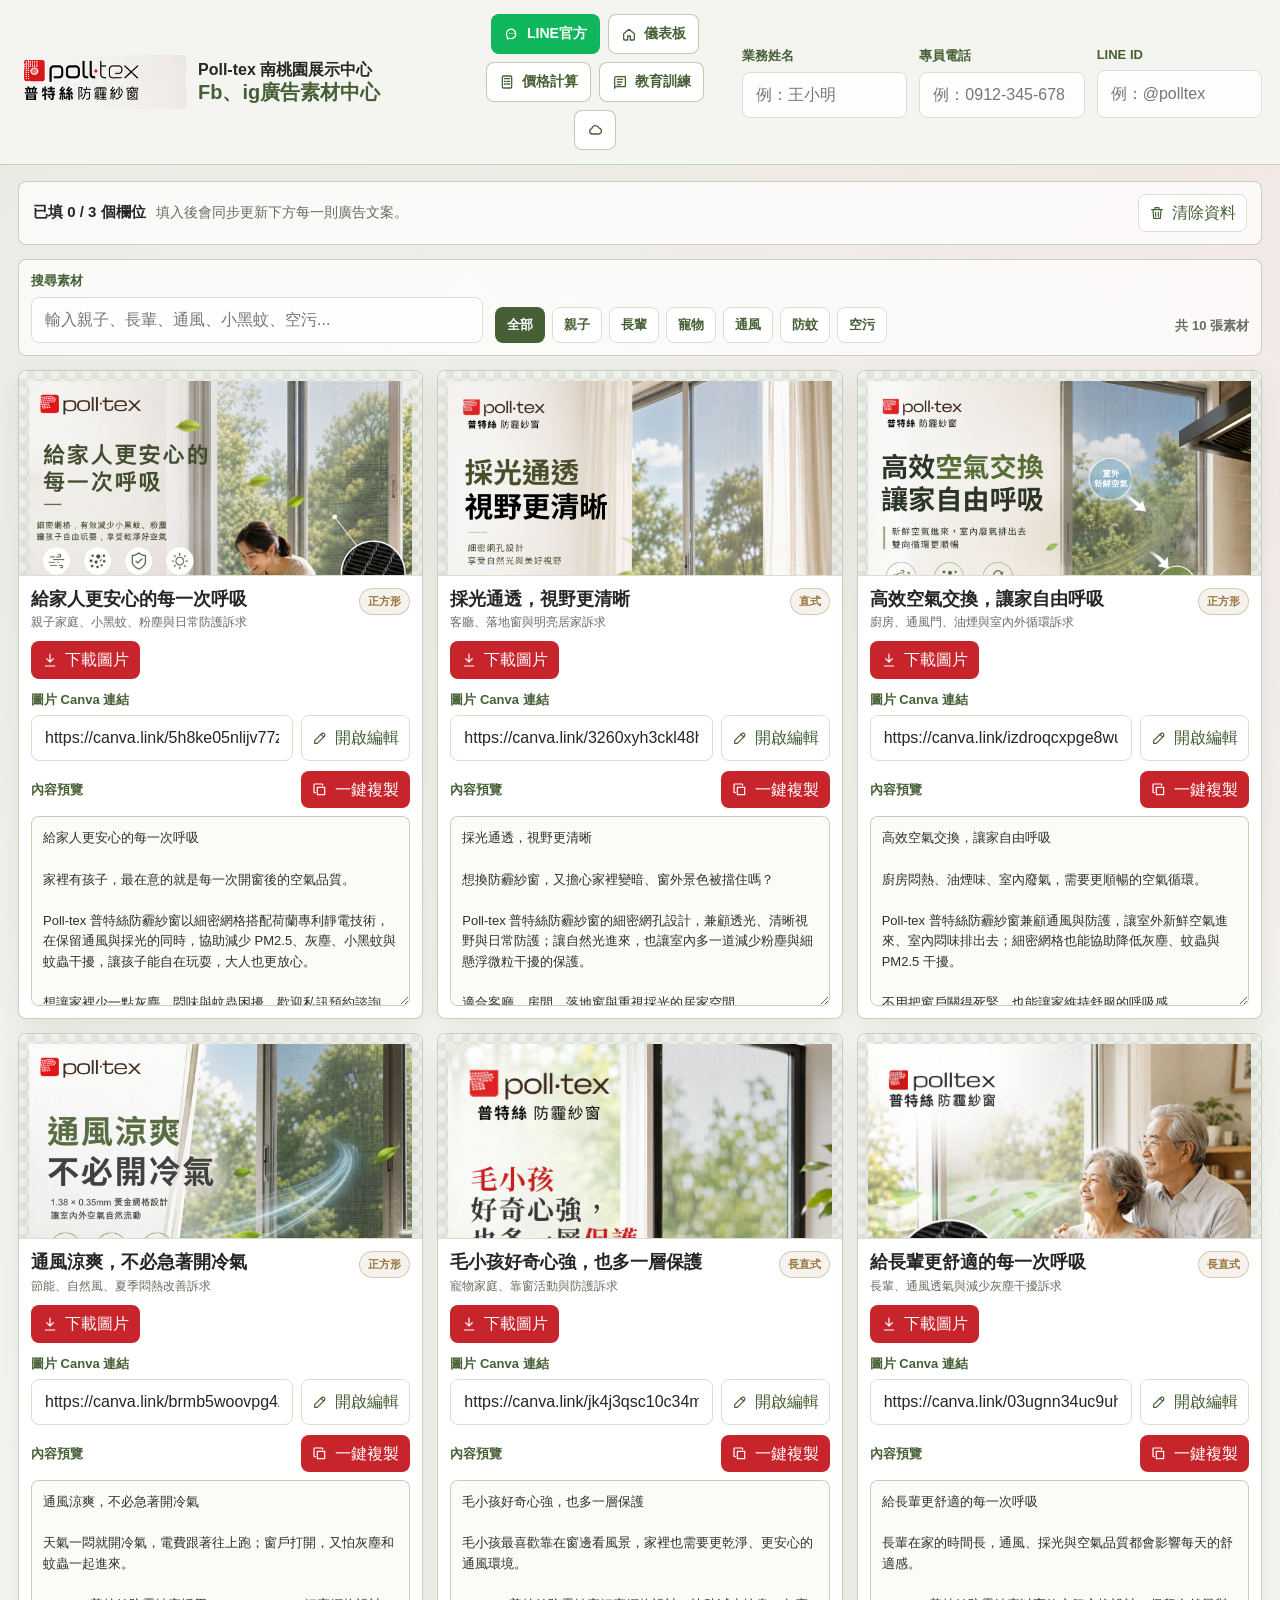
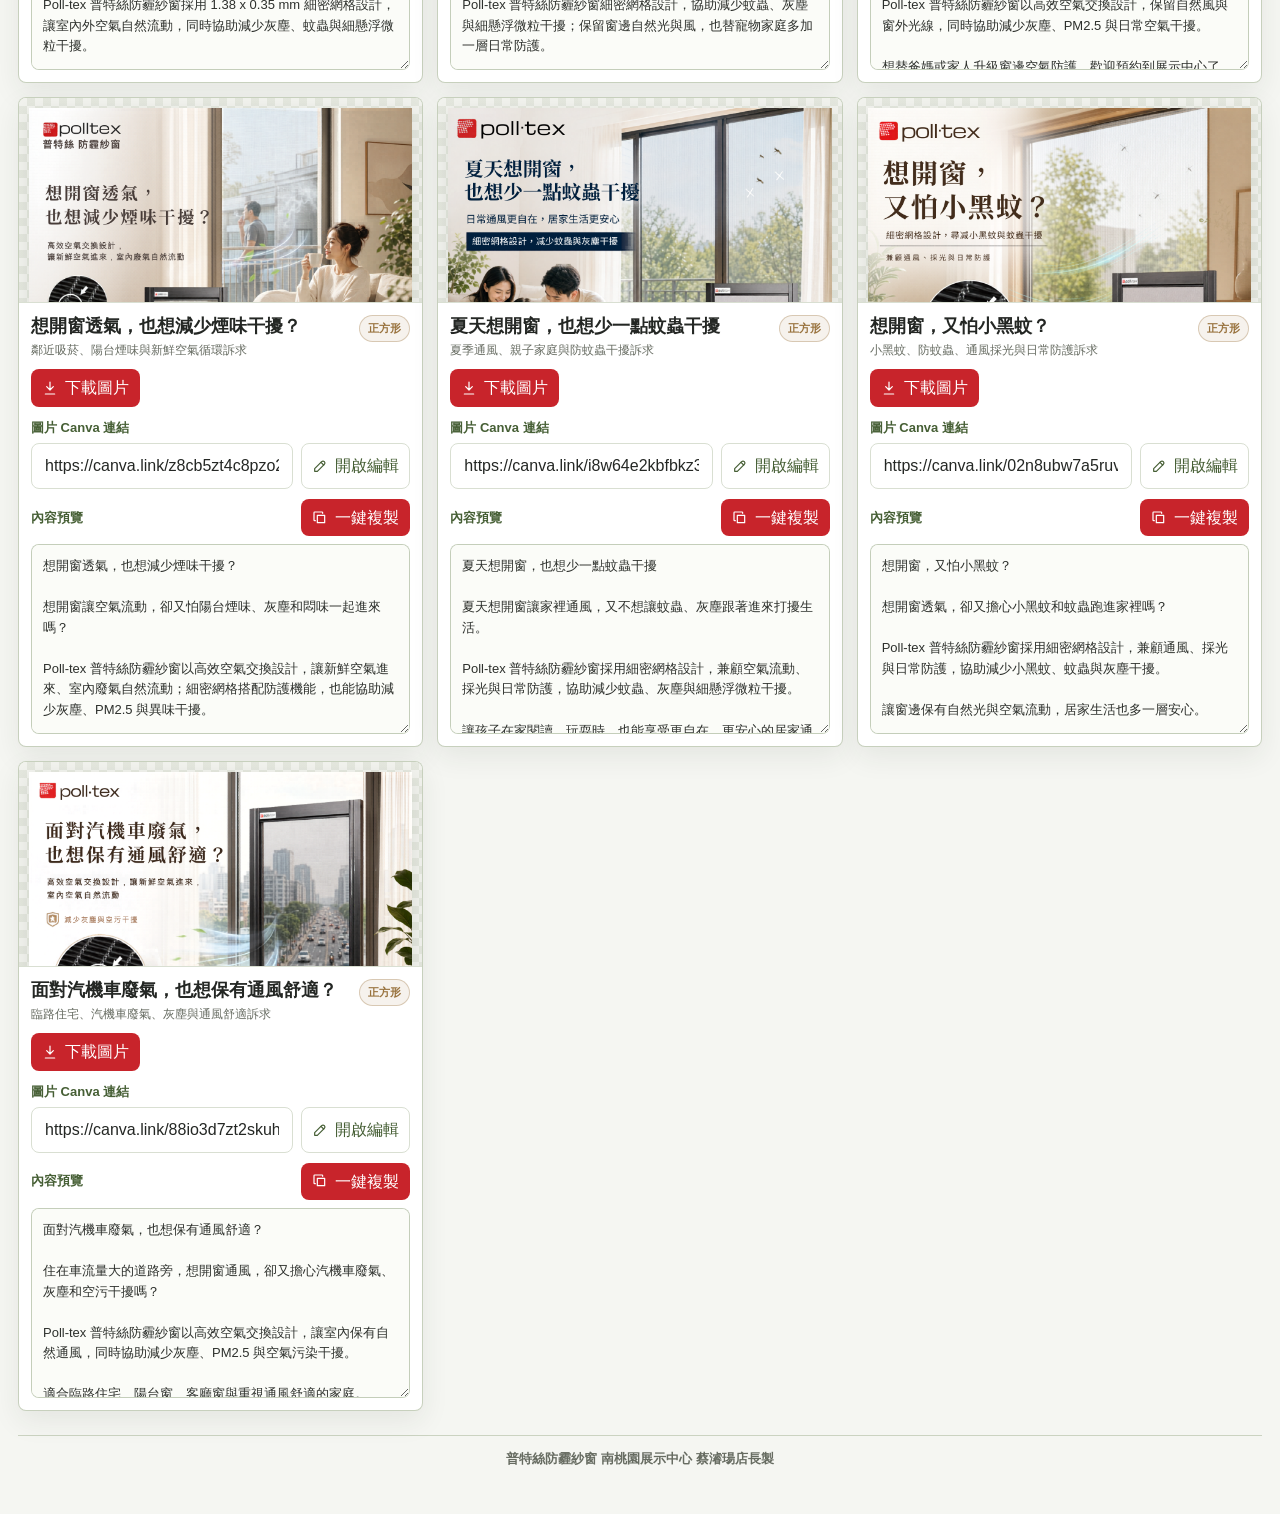
==== ads.html @ 0592de71 "Fix dashboard mobile action buttons" ====
<!doctype html>
<html lang="zh-Hant">
  <head>
    <meta charset="utf-8" />
    <meta name="viewport" content="width=device-width, initial-scale=1" />
    <title>Poll-tex Fb、ig 廣告素材中心</title>
    <link rel="stylesheet" href="styles.css?v=21" />
  </head>
  <body>
    <header class="topbar">
      <div class="topbar__inner">
        <a class="brand-block brand-block--link" href="index.html" aria-label="返回功能儀表板">
          <img class="brand-logo" src="assets/polltex-logo.png" alt="Poll-tex 普特絲防霾紗窗" />
          <div>
            <p class="brand-title">Poll-tex 南桃園展示中心</p>
            <h1>Fb、ig廣告素材中心</h1>
          </div>
        </a>

        <nav class="quick-links" aria-label="功能連結">
          <a class="quick-link quick-link--line" href="https://lin.ee/WaqjlRa" target="_blank" rel="noopener noreferrer">
            <svg viewBox="0 0 24 24" aria-hidden="true">
              <path d="M5 19.2V16a7 7 0 1 1 3.1 2.4L5 19.2Z" />
              <path d="M8.5 11.2h.01M12 11.2h.01M15.5 11.2h.01" />
            </svg>
            LINE官方
          </a>
          <a class="quick-link" href="index.html">
            <svg viewBox="0 0 24 24" aria-hidden="true">
              <path d="M4 11.5 12 5l8 6.5V20a1 1 0 0 1-1 1h-5v-6h-4v6H5a1 1 0 0 1-1-1v-8.5Z" />
            </svg>
            儀表板
          </a>
          <a class="quick-link" href="quote.html">
            <svg viewBox="0 0 24 24" aria-hidden="true">
              <path d="M7 3h10a2 2 0 0 1 2 2v14a2 2 0 0 1-2 2H7a2 2 0 0 1-2-2V5a2 2 0 0 1 2-2Z" />
              <path d="M8 7h8M8 11h2M12 11h4M8 15h2M12 15h4" />
            </svg>
            價格計算
          </a>
          <a class="quick-link" href="training.html">
            <svg viewBox="0 0 24 24" aria-hidden="true">
              <path d="M4 6.5A2.5 2.5 0 0 1 6.5 4H20v15H6.5A2.5 2.5 0 0 0 4 21.5v-15Z" />
              <path d="M8 8h8M8 12h7M8 16h5" />
            </svg>
            教育訓練
          </a>
          <a class="quick-link quick-link--icon" href="https://drive.google.com/drive/folders/1jVhw9jCTyAgVBqt5EEuxBNboC5yIZ0II?usp=drive_link" target="_blank" rel="noopener noreferrer" aria-label="開啟雲端素材資料夾" title="雲端素材">
            <svg viewBox="0 0 24 24" aria-hidden="true">
              <path d="M17.5 18H8a4 4 0 0 1-.8-7.92A5.5 5.5 0 0 1 17.7 8.7 4.7 4.7 0 0 1 17.5 18Z" />
            </svg>
          </a>
        </nav>

        <form class="agent-form" id="agentForm" autocomplete="on">
          <label class="field">
            <span>業務姓名</span>
            <input id="agentName" name="agentName" type="text" placeholder="例：王小明" />
          </label>
          <label class="field">
            <span>專員電話</span>
            <input id="agentPhone" name="agentPhone" type="tel" placeholder="例：0912-345-678" />
          </label>
          <label class="field">
            <span>LINE ID</span>
            <input id="agentLine" name="agentLine" type="text" placeholder="例：@polltex" />
          </label>
        </form>
      </div>
    </header>

    <main class="page-shell">
      <section class="status-strip" aria-label="素材狀態">
        <div>
          <strong id="profileStatus">尚未填寫業務資料</strong>
          <span>填入後會同步更新下方每一則廣告文案。</span>
        </div>
        <button class="soft-button" id="clearProfile" type="button">
          <svg viewBox="0 0 24 24" aria-hidden="true">
            <path d="M4 7h16M10 11v6M14 11v6M6 7l1 13h10l1-13M9 7V4h6v3" />
          </svg>
          清除資料
        </button>
      </section>

      <section class="asset-tools" aria-label="素材搜尋與篩選">
        <label class="search-box">
          <span>搜尋素材</span>
          <input id="assetSearch" type="search" placeholder="輸入親子、長輩、通風、小黑蚊、空污..." autocomplete="off" />
        </label>
        <div class="filter-panel">
          <div class="filter-tabs" aria-label="情境篩選">
            <button class="filter-tab is-active" type="button" data-filter="all">全部</button>
            <button class="filter-tab" type="button" data-filter="family">親子</button>
            <button class="filter-tab" type="button" data-filter="senior">長輩</button>
            <button class="filter-tab" type="button" data-filter="pet">寵物</button>
            <button class="filter-tab" type="button" data-filter="breeze">通風</button>
            <button class="filter-tab" type="button" data-filter="mosquito">防蚊</button>
            <button class="filter-tab" type="button" data-filter="air">空污</button>
          </div>
          <p class="asset-count" id="assetCount">共 10 張素材</p>
        </div>
      </section>

      <section class="ad-grid" id="adGrid" aria-label="廣告素材清單"></section>
      <div class="empty-state" id="emptyState" hidden>
        <strong>找不到符合的素材</strong>
        <span>換個關鍵字，或切回「全部」查看完整素材。</span>
      </div>
    </main>

    <footer class="site-footer">
      <p>普特絲防霾紗窗 南桃園展示中心 蔡濬瑒店長製</p>
    </footer>

    <div class="toast" id="toast" role="status" aria-live="polite"></div>

    <button class="back-top" id="backTop" type="button" aria-label="回到頁面上方" hidden>
      <svg viewBox="0 0 24 24" aria-hidden="true">
        <path d="M12 19V5M6 11l6-6 6 6" />
      </svg>
    </button>

    <div class="image-lightbox" id="imageLightbox" hidden>
      <button class="image-lightbox__close" id="closeLightbox" type="button" aria-label="關閉圖片預覽">
        <svg viewBox="0 0 24 24" aria-hidden="true">
          <path d="M6 6l12 12M18 6 6 18" />
        </svg>
      </button>
      <div class="image-lightbox__stage">
        <img id="lightboxImage" alt="" />
      </div>
      <p class="image-lightbox__caption" id="lightboxCaption"></p>
    </div>

    <script src="script.js?v=21"></script>
  </body>
</html>
---- styles.css ----
:root {
  color-scheme: light;
  --bg: #f5f6f2;
  --panel: #ffffff;
  --ink: #242724;
  --muted: #676c62;
  --line: #d9dfd2;
  --line-strong: #b9c5ad;
  --green: #465f35;
  --green-soft: #eef3e9;
  --red: #c8242b;
  --red-dark: #a91d23;
  --gold: #98723d;
  --shadow: 0 10px 28px rgba(40, 48, 35, 0.08);
  --radius: 8px;
}

* {
  box-sizing: border-box;
}

* {
  min-width: 0;
}

html {
  scroll-behavior: smooth;
}

body {
  margin: 0;
  min-width: 320px;
  background:
    linear-gradient(135deg, rgba(70, 95, 53, 0.08), transparent 34%),
    linear-gradient(225deg, rgba(200, 36, 43, 0.08), transparent 30%),
    var(--bg);
  color: var(--ink);
  font-family: "Noto Sans TC", "PingFang TC", "Microsoft JhengHei", Arial, sans-serif;
  letter-spacing: 0;
}

h1,
h2,
h3,
h4,
p,
span,
strong,
em,
a,
button,
label,
summary,
li {
  overflow-wrap: anywhere;
}

button,
input,
textarea {
  font: inherit;
}

button,
a {
  -webkit-tap-highlight-color: transparent;
}

.topbar {
  position: sticky;
  top: 0;
  z-index: 5;
  border-bottom: 1px solid rgba(185, 197, 173, 0.75);
  background: rgba(245, 246, 242, 0.92);
  backdrop-filter: blur(18px);
}

.topbar__inner,
.page-shell,
.site-footer {
  width: min(1680px, calc(100% - 36px));
  margin: 0 auto;
}

.topbar__inner {
  display: grid;
  grid-template-columns: minmax(430px, 1fr) auto minmax(520px, 1.35fr);
  gap: 16px;
  align-items: center;
  padding: 14px 0;
}

.brand-block {
  display: grid;
  grid-template-columns: 168px minmax(0, 1fr);
  gap: 12px;
  align-items: center;
  min-width: 0;
}

.brand-block--link {
  color: inherit;
  text-decoration: none;
}

.brand-logo {
  display: block;
  width: 168px;
  height: auto;
}

.brand-title {
  margin: 0 0 3px;
  color: var(--ink);
  font-size: clamp(16px, 1.25vw, 21px);
  font-weight: 800;
  line-height: 1.2;
}

h1 {
  margin: 0;
  color: var(--green);
  font-size: clamp(20px, 1.55vw, 28px);
  line-height: 1.08;
  font-weight: 900;
}

.quick-links {
  display: flex;
  flex-wrap: wrap;
  gap: 8px;
  justify-content: center;
}

.quick-link {
  display: inline-flex;
  align-items: center;
  justify-content: center;
  gap: 7px;
  min-height: 40px;
  padding: 9px 12px;
  border: 1px solid rgba(185, 197, 173, 0.9);
  border-radius: var(--radius);
  background: #fff;
  color: var(--green);
  font-size: 14px;
  font-weight: 900;
  text-decoration: none;
  max-width: 100%;
  white-space: normal;
  text-align: center;
  line-height: 1.22;
  transition: transform 160ms ease, border-color 160ms ease, background 160ms ease, color 160ms ease;
}

.quick-link:hover {
  border-color: var(--line-strong);
  background: var(--green-soft);
}

.quick-link:active {
  transform: translateY(1px) scale(0.99);
}

.quick-link--line {
  border-color: rgba(20, 160, 85, 0.22);
  background: #10b65b;
  color: #fff;
}

.quick-link--line:hover {
  border-color: rgba(20, 160, 85, 0.36);
  background: #0f9f50;
}

.quick-link--icon {
  width: 42px;
  min-width: 42px;
  padding: 9px;
}

.quick-link svg {
  flex: 0 0 auto;
  width: 16px;
  height: 16px;
  fill: none;
  stroke: currentColor;
  stroke-width: 1.9;
  stroke-linecap: round;
  stroke-linejoin: round;
}

.agent-form {
  display: grid;
  grid-template-columns: repeat(3, minmax(0, 1fr));
  gap: 12px;
}

.field {
  display: grid;
  gap: 7px;
}

.field span,
.canva-label {
  color: var(--green);
  font-size: 13px;
  font-weight: 800;
}

input,
textarea {
  width: 100%;
  border: 1px solid var(--line);
  border-radius: var(--radius);
  background: rgba(255, 255, 255, 0.88);
  color: var(--ink);
  outline: none;
  transition: border-color 180ms ease, box-shadow 180ms ease, background 180ms ease;
}

input {
  min-height: 46px;
  padding: 11px 13px;
}

input:focus,
textarea:focus {
  border-color: var(--green);
  box-shadow: 0 0 0 4px rgba(70, 95, 53, 0.14);
  background: #fff;
}

.page-shell {
  padding: 16px 0 24px;
}

.topbar--simple .topbar__inner {
  grid-template-columns: minmax(360px, 1fr) auto;
}

.dashboard-shell {
  width: min(1180px, calc(100% - 36px));
  margin: 0 auto;
  padding: 16px 0 30px;
}

.dashboard-hero,
.workflow-panel,
.training-hero {
  border: 1px solid rgba(185, 197, 173, 0.78);
  border-radius: var(--radius);
  background: rgba(255, 255, 255, 0.72);
  box-shadow: var(--shadow);
}

.dashboard-hero {
  display: grid;
  grid-template-columns: minmax(0, 1fr) auto;
  gap: 18px;
  align-items: end;
  padding: 18px;
}

.dashboard-hero--compact {
  grid-template-columns: 1fr;
}

.eyebrow {
  margin: 0 0 8px;
  color: var(--gold);
  font-size: 13px;
  font-weight: 900;
}

.dashboard-hero h2,
.workflow-panel h2,
.training-hero h2 {
  margin: 0;
  color: var(--ink);
  font-size: clamp(22px, 2.4vw, 34px);
  line-height: 1.12;
  font-weight: 950;
}

.dashboard-stats {
  display: grid;
  grid-template-columns: repeat(3, minmax(0, 1fr));
  gap: 10px;
}

.dashboard-stats div {
  padding: 10px 12px;
  border: 1px solid rgba(185, 197, 173, 0.72);
  border-radius: var(--radius);
  background: #fff;
}

.dashboard-stats strong {
  display: block;
  color: var(--green);
  font-size: 21px;
  line-height: 1;
}

.dashboard-stats span {
  display: block;
  margin-top: 7px;
  color: var(--muted);
  font-size: 12px;
  font-weight: 800;
}

.module-grid,
.training-grid {
  display: grid;
  grid-template-columns: repeat(3, minmax(0, 1fr));
  gap: 14px;
  margin-top: 12px;
}

.dashboard-layout {
  display: grid;
  grid-template-columns: minmax(0, 1fr) 360px;
  gap: 14px;
  align-items: start;
  margin-top: 12px;
}

.dashboard-layout .module-grid {
  grid-template-columns: repeat(2, minmax(0, 1fr));
  margin-top: 0;
}

.dashboard-side {
  display: grid;
  gap: 12px;
}

.module-card,
.training-card {
  min-width: 0;
  border: 1px solid rgba(185, 197, 173, 0.82);
  border-radius: var(--radius);
  background: var(--panel);
  box-shadow: var(--shadow);
}

.module-card {
  display: grid;
  gap: 8px;
  min-height: 170px;
  padding: 14px;
  color: inherit;
  text-decoration: none;
  overflow: hidden;
  transition: transform 160ms ease, border-color 160ms ease, background 160ms ease;
}

.module-card:hover {
  border-color: var(--line-strong);
  background: #fbfcf8;
  transform: translateY(-2px);
}

.module-card--primary {
  border-color: rgba(70, 95, 53, 0.24);
}

.module-icon {
  display: inline-grid;
  place-items: center;
  width: 38px;
  height: 38px;
  border-radius: var(--radius);
  background: var(--green-soft);
  color: var(--green);
}

.module-icon svg {
  width: 19px;
  height: 19px;
  fill: none;
  stroke: currentColor;
  stroke-width: 1.8;
  stroke-linecap: round;
  stroke-linejoin: round;
}

.module-kicker {
  color: var(--gold);
  font-size: 12px;
  font-weight: 900;
}

.module-card strong {
  color: var(--ink);
  font-size: 20px;
  line-height: 1.12;
  word-break: keep-all;
}

.module-card > span:last-child {
  color: var(--muted);
  font-size: 14px;
  line-height: 1.55;
}

.workflow-panel {
  display: grid;
  grid-template-columns: 1fr;
  gap: 12px;
  align-items: start;
  margin-top: 0;
  padding: 16px;
}

.workflow-list {
  display: grid;
  gap: 10px;
  margin: 0;
  padding: 0;
  list-style: none;
}

.workflow-list li {
  display: grid;
  grid-template-columns: auto minmax(0, 1fr);
  gap: 7px 10px;
  align-items: center;
  padding: 10px 12px;
  border: 1px solid var(--line);
  border-radius: var(--radius);
  background: #fff;
  overflow: hidden;
}

.workflow-list span {
  color: var(--gold);
  font-size: 12px;
  font-weight: 900;
}

.workflow-list strong {
  color: var(--green);
  font-size: 15px;
}

.workflow-list em {
  color: var(--muted);
  font-size: 14px;
  font-style: normal;
  grid-column: 2;
}

.training-hero {
  padding: 24px;
}

.training-hero h2 {
  font-size: clamp(24px, 2.4vw, 34px);
}

.training-grid {
  grid-template-columns: repeat(5, minmax(0, 1fr));
}

.training-card {
  display: grid;
  gap: 8px;
  padding: 16px;
}

.training-card span {
  color: var(--gold);
  font-size: 12px;
  font-weight: 900;
}

.training-card h3 {
  margin: 0;
  color: var(--green);
  font-size: 20px;
  line-height: 1.2;
}

.training-card p {
  margin: 0;
  color: var(--muted);
  font-size: 14px;
  line-height: 1.62;
}

.training-jump {
  position: sticky;
  top: 76px;
  z-index: 3;
  display: flex;
  flex-wrap: wrap;
  gap: 8px;
  margin-top: 14px;
  padding: 10px;
  border: 1px solid rgba(185, 197, 173, 0.78);
  border-radius: var(--radius);
  background: rgba(245, 246, 242, 0.92);
  backdrop-filter: blur(16px);
}

.training-jump a {
  display: inline-flex;
  align-items: center;
  min-height: 34px;
  padding: 7px 10px;
  border: 1px solid var(--line);
  border-radius: var(--radius);
  background: #fff;
  color: var(--green);
  font-size: 13px;
  font-weight: 900;
  text-decoration: none;
  line-height: 1.2;
  text-align: center;
}

.training-jump a:hover {
  border-color: var(--line-strong);
  background: var(--green-soft);
}

.training-manual {
  display: grid;
  gap: 16px;
  margin-top: 16px;
}

.training-section {
  scroll-margin-top: 148px;
  padding: 18px;
  border: 1px solid rgba(185, 197, 173, 0.82);
  border-radius: var(--radius);
  background: var(--panel);
  box-shadow: var(--shadow);
}

.training-section__head {
  display: grid;
  grid-template-columns: auto minmax(0, 1fr);
  gap: 14px;
  align-items: start;
  padding-bottom: 14px;
  border-bottom: 1px solid var(--line);
}

.training-section__head > span {
  display: inline-grid;
  place-items: center;
  width: 42px;
  height: 42px;
  border-radius: var(--radius);
  background: var(--green);
  color: #fff;
  font-size: 13px;
  font-weight: 950;
}

.training-section__head h3 {
  margin: 0;
  color: var(--ink);
  font-size: clamp(20px, 1.7vw, 26px);
  line-height: 1.15;
}

.training-section__head p {
  margin: 6px 0 0;
  color: var(--muted);
  font-size: 15px;
  line-height: 1.55;
}

.training-content-grid {
  display: grid;
  grid-template-columns: repeat(2, minmax(0, 1fr));
  gap: 12px;
  margin-top: 14px;
}

.training-block,
.script-list > div,
.case-card,
.faq-list details {
  border: 1px solid var(--line);
  border-radius: var(--radius);
  background: #fbfcf8;
}

.training-block {
  padding: 14px;
}

.training-block h4,
.script-list h4,
.case-card h4 {
  margin: 0 0 8px;
  color: var(--green);
  font-size: 16px;
  line-height: 1.25;
}

.training-block ul,
.training-block ol {
  display: grid;
  gap: 8px;
  margin: 0;
  padding-left: 20px;
  color: var(--ink);
  font-size: 14px;
  line-height: 1.62;
}

.script-list,
.case-grid {
  display: grid;
  grid-template-columns: repeat(2, minmax(0, 1fr));
  gap: 12px;
  margin-top: 14px;
}

.script-list > div,
.case-card {
  padding: 14px;
}

.script-list p,
.case-card p,
.faq-list p {
  margin: 0;
  color: var(--muted);
  font-size: 14px;
  line-height: 1.7;
}

.case-card {
  display: grid;
  gap: 8px;
}

.case-card p strong {
  color: var(--ink);
}

.faq-list {
  display: grid;
  gap: 9px;
  margin-top: 14px;
}

.faq-list details {
  padding: 0;
}

.faq-list summary {
  cursor: pointer;
  padding: 13px 14px;
  color: var(--green);
  font-size: 15px;
  font-weight: 950;
}

.faq-list p {
  padding: 0 14px 14px;
}

.price-note-panel {
  display: grid;
  gap: 12px;
  margin-top: 14px;
  padding: 14px;
  border: 1px solid rgba(152, 114, 61, 0.32);
  border-radius: var(--radius);
  background: rgba(152, 114, 61, 0.08);
}

.price-note-panel__intro h4 {
  margin: 0 0 6px;
  color: var(--gold);
  font-size: 16px;
}

.price-note-panel__intro p {
  margin: 0;
  color: var(--muted);
  font-size: 14px;
  line-height: 1.62;
}

.price-note-grid,
.training-gallery {
  display: grid;
  grid-template-columns: repeat(2, minmax(0, 1fr));
  gap: 10px;
}

.price-note-card {
  padding: 12px;
  border: 1px solid rgba(152, 114, 61, 0.24);
  border-radius: var(--radius);
  background: #fff;
}

.price-note-card strong {
  display: block;
  margin-bottom: 6px;
  color: var(--ink);
  font-size: 15px;
}

.price-note-card p {
  margin: 0;
  color: var(--muted);
  font-size: 14px;
  line-height: 1.62;
}

.training-gallery {
  grid-template-columns: repeat(3, minmax(0, 1fr));
  margin-top: 14px;
}

.training-thumb {
  display: grid;
  gap: 8px;
  padding: 8px;
  border: 1px solid var(--line);
  border-radius: var(--radius);
  background: #fff;
  color: var(--green);
  cursor: zoom-in;
  font-weight: 900;
  line-height: 1.25;
  text-align: center;
}

.training-thumb img {
  display: block;
  width: 100%;
  aspect-ratio: 4 / 3;
  object-fit: cover;
  object-position: top center;
  border-radius: 6px;
  background: #f1f2ed;
}

.training-thumb:hover {
  border-color: var(--line-strong);
  background: var(--green-soft);
}

.training-lightbox {
  position: fixed;
  inset: 0;
  z-index: 40;
  display: grid;
  grid-template-rows: auto minmax(0, 1fr);
  gap: 12px;
  padding: 18px;
  background: rgba(30, 35, 27, 0.88);
  backdrop-filter: blur(14px);
}

.training-lightbox[hidden] {
  display: none;
}

.training-lightbox__close {
  justify-self: end;
  display: inline-grid;
  place-items: center;
  width: 42px;
  height: 42px;
  border: 1px solid rgba(255, 255, 255, 0.24);
  border-radius: var(--radius);
  background: rgba(255, 255, 255, 0.12);
  color: #fff;
  cursor: pointer;
}

.training-lightbox__close svg {
  width: 20px;
  height: 20px;
  fill: none;
  stroke: currentColor;
  stroke-width: 1.8;
  stroke-linecap: round;
}

.training-lightbox figure {
  display: grid;
  grid-template-rows: minmax(0, 1fr) auto;
  gap: 10px;
  min-height: 0;
  margin: 0;
}

.training-lightbox img {
  display: block;
  width: auto;
  height: auto;
  max-width: min(100%, 1280px);
  max-height: calc(100dvh - 118px);
  justify-self: center;
  align-self: center;
  object-fit: contain;
  border-radius: var(--radius);
  background: #fff;
  box-shadow: 0 24px 80px rgba(7, 10, 6, 0.4);
}

.training-lightbox figcaption {
  color: rgba(255, 255, 255, 0.88);
  font-size: 15px;
  font-weight: 900;
  text-align: center;
}

.status-strip {
  display: flex;
  justify-content: space-between;
  align-items: center;
  gap: 18px;
  margin-bottom: 14px;
  padding: 12px 14px;
  border: 1px solid rgba(185, 197, 173, 0.78);
  border-radius: var(--radius);
  background: rgba(255, 255, 255, 0.72);
}

.status-strip div {
  display: flex;
  gap: 10px;
  align-items: baseline;
  flex-wrap: wrap;
}

.status-strip strong {
  color: var(--ink);
  font-size: 15px;
}

.status-strip span {
  color: var(--muted);
  font-size: 14px;
}

.asset-tools {
  display: grid;
  grid-template-columns: minmax(260px, 0.6fr) minmax(420px, 1fr);
  gap: 12px;
  align-items: end;
  margin-bottom: 14px;
  padding: 12px;
  border: 1px solid rgba(185, 197, 173, 0.78);
  border-radius: var(--radius);
  background: rgba(255, 255, 255, 0.72);
}

.search-box {
  display: grid;
  gap: 7px;
}

.search-box span {
  color: var(--green);
  font-size: 13px;
  font-weight: 800;
}

.filter-panel {
  display: flex;
  justify-content: space-between;
  align-items: end;
  gap: 12px;
}

.filter-tabs {
  display: flex;
  flex-wrap: wrap;
  gap: 7px;
}

.filter-tab {
  min-height: 36px;
  padding: 7px 11px;
  border: 1px solid var(--line);
  border-radius: var(--radius);
  background: #fff;
  color: var(--green);
  cursor: pointer;
  font-size: 13px;
  font-weight: 900;
  line-height: 1.2;
  text-align: center;
  transition: transform 160ms ease, border-color 160ms ease, background 160ms ease, color 160ms ease;
}

.filter-tab:hover {
  border-color: var(--line-strong);
  background: var(--green-soft);
}

.filter-tab:active {
  transform: translateY(1px) scale(0.99);
}

.filter-tab.is-active {
  border-color: rgba(70, 95, 53, 0.2);
  background: var(--green);
  color: #fff;
}

.asset-count {
  margin: 0 0 8px;
  color: var(--muted);
  font-size: 13px;
  font-weight: 800;
  white-space: nowrap;
}

.ad-grid {
  display: grid;
  grid-template-columns: repeat(auto-fill, minmax(320px, 1fr));
  gap: 14px;
  align-items: start;
}

.ad-card {
  min-width: 0;
  overflow: hidden;
  border: 1px solid rgba(185, 197, 173, 0.8);
  border-radius: var(--radius);
  background: var(--panel);
  box-shadow: var(--shadow);
}

.ad-card__media {
  display: grid;
  place-items: center;
  height: clamp(205px, 16vw, 250px);
  overflow: hidden;
  background:
    linear-gradient(45deg, rgba(185, 197, 173, 0.25) 25%, transparent 25%),
    linear-gradient(-45deg, rgba(185, 197, 173, 0.25) 25%, transparent 25%),
    linear-gradient(45deg, transparent 75%, rgba(185, 197, 173, 0.25) 75%),
    linear-gradient(-45deg, transparent 75%, rgba(185, 197, 173, 0.25) 75%),
    #f1f2ed;
  background-position: 0 0, 0 8px, 8px -8px, -8px 0;
  background-size: 16px 16px;
  border-bottom: 1px solid var(--line);
}

.media-button {
  display: grid;
  place-items: center;
  width: 100%;
  height: 100%;
  padding: 10px;
  border: 0;
  background: transparent;
  cursor: zoom-in;
}

.media-button:focus-visible {
  outline: 3px solid rgba(70, 95, 53, 0.26);
  outline-offset: -4px;
}

.media-button img {
  display: block;
  width: auto;
  height: auto;
  max-width: 100%;
  max-height: 100%;
  object-fit: contain;
  object-position: top center;
  background: #fff;
  box-shadow: 0 6px 18px rgba(40, 48, 35, 0.1);
  transition: transform 180ms ease;
}

.media-button:hover img {
  transform: scale(0.985);
}

.ad-card__body {
  display: grid;
  gap: 10px;
  padding: 12px;
}

.ad-card__head {
  display: flex;
  justify-content: space-between;
  gap: 10px;
  align-items: start;
}

.ad-card h2 {
  margin: 0 0 4px;
  color: var(--ink);
  font-size: 18px;
  line-height: 1.25;
  font-weight: 900;
}

.ad-card__subtitle {
  margin: 0;
  color: var(--muted);
  font-size: 12px;
  line-height: 1.45;
}

.format-pill {
  flex: 0 0 auto;
  padding: 5px 8px;
  border: 1px solid rgba(152, 114, 61, 0.32);
  border-radius: 999px;
  background: rgba(152, 114, 61, 0.09);
  color: var(--gold);
  font-size: 11px;
  font-weight: 800;
  white-space: nowrap;
}

.action-row {
  display: flex;
  flex-wrap: wrap;
  gap: 8px;
}

.icon-button,
.soft-button {
  display: inline-flex;
  align-items: center;
  justify-content: center;
  gap: 7px;
  min-height: 36px;
  padding: 8px 10px;
  border: 1px solid transparent;
  border-radius: var(--radius);
  cursor: pointer;
  text-decoration: none;
  max-width: 100%;
  line-height: 1.22;
  text-align: center;
  transition: transform 160ms ease, border-color 160ms ease, background 160ms ease, color 160ms ease;
}

.icon-button:active,
.soft-button:active {
  transform: translateY(1px) scale(0.99);
}

.icon-button svg,
.soft-button svg {
  width: 16px;
  height: 16px;
  fill: none;
  stroke: currentColor;
  stroke-width: 1.8;
  stroke-linecap: round;
  stroke-linejoin: round;
}

.icon-button--primary {
  background: var(--red);
  color: #fff;
}

.icon-button--primary:hover {
  background: var(--red-dark);
}

.icon-button.is-done {
  background: var(--green);
  color: #fff;
}

.icon-button--ghost,
.soft-button {
  border-color: var(--line);
  background: #fff;
  color: var(--green);
}

.icon-button--ghost:hover,
.soft-button:hover {
  border-color: var(--line-strong);
  background: var(--green-soft);
}

.canva-area {
  display: grid;
  gap: 6px;
  padding-top: 2px;
}

.canva-tools {
  display: grid;
  grid-template-columns: minmax(0, 1fr) auto;
  gap: 8px;
}

.copy-area {
  display: grid;
  gap: 8px;
}

.copy-area__top {
  display: flex;
  justify-content: space-between;
  gap: 8px;
  align-items: center;
}

.copy-area__top span {
  color: var(--green);
  font-size: 13px;
  font-weight: 800;
}

textarea {
  min-height: 190px;
  max-height: 240px;
  padding: 11px;
  resize: vertical;
  border-color: rgba(185, 197, 173, 0.82);
  background: #fbfcf8;
  color: #2d302c;
  font-size: 13px;
  line-height: 1.58;
}

.empty-state {
  display: grid;
  place-items: center;
  gap: 6px;
  min-height: 180px;
  margin-top: 14px;
  padding: 22px;
  border: 1px dashed rgba(185, 197, 173, 0.95);
  border-radius: var(--radius);
  background: rgba(255, 255, 255, 0.62);
  text-align: center;
}

.empty-state[hidden] {
  display: none;
}

.empty-state strong {
  color: var(--ink);
  font-size: 18px;
}

.empty-state span {
  color: var(--muted);
  font-size: 14px;
}

.toast {
  position: fixed;
  right: 20px;
  bottom: 20px;
  min-width: min(320px, calc(100% - 40px));
  padding: 13px 15px;
  border: 1px solid rgba(185, 197, 173, 0.8);
  border-radius: var(--radius);
  background: #263021;
  color: #fff;
  box-shadow: 0 14px 34px rgba(20, 25, 18, 0.24);
  opacity: 0;
  pointer-events: none;
  transform: translateY(10px);
  transition: opacity 180ms ease, transform 180ms ease;
}

.toast.is-visible {
  opacity: 1;
  transform: translateY(0);
}

.back-top {
  position: fixed;
  right: 18px;
  bottom: 82px;
  z-index: 20;
  display: inline-grid;
  place-items: center;
  width: 44px;
  height: 44px;
  border: 1px solid rgba(185, 197, 173, 0.8);
  border-radius: var(--radius);
  background: rgba(255, 255, 255, 0.92);
  color: var(--green);
  box-shadow: 0 12px 28px rgba(40, 48, 35, 0.16);
  cursor: pointer;
  transition: transform 160ms ease, opacity 160ms ease, background 160ms ease;
}

.back-top[hidden] {
  display: none;
}

.back-top:hover {
  background: var(--green-soft);
}

.back-top:active {
  transform: translateY(1px) scale(0.98);
}

.back-top svg {
  width: 19px;
  height: 19px;
  fill: none;
  stroke: currentColor;
  stroke-width: 1.9;
  stroke-linecap: round;
  stroke-linejoin: round;
}

.image-lightbox {
  position: fixed;
  inset: 0;
  z-index: 30;
  display: grid;
  grid-template-rows: auto 1fr auto;
  gap: 12px;
  padding: 18px;
  background: rgba(30, 35, 27, 0.88);
  backdrop-filter: blur(14px);
}

.image-lightbox[hidden] {
  display: none;
}

.image-lightbox__close {
  justify-self: end;
  display: inline-grid;
  place-items: center;
  width: 42px;
  height: 42px;
  border: 1px solid rgba(255, 255, 255, 0.24);
  border-radius: var(--radius);
  background: rgba(255, 255, 255, 0.12);
  color: #fff;
  cursor: pointer;
  transition: transform 160ms ease, background 160ms ease;
}

.image-lightbox__close:active {
  transform: translateY(1px) scale(0.98);
}

.image-lightbox__close:hover {
  background: rgba(255, 255, 255, 0.18);
}

.image-lightbox__close svg {
  width: 20px;
  height: 20px;
  fill: none;
  stroke: currentColor;
  stroke-width: 1.8;
  stroke-linecap: round;
}

.image-lightbox__stage {
  min-height: 0;
  display: grid;
  place-items: center;
}

.image-lightbox__stage img {
  display: block;
  width: auto;
  height: auto;
  max-width: min(100%, 1180px);
  max-height: calc(100dvh - 126px);
  object-fit: contain;
  border-radius: var(--radius);
  background: #fff;
  box-shadow: 0 24px 80px rgba(7, 10, 6, 0.4);
}

.image-lightbox__caption {
  margin: 0;
  color: rgba(255, 255, 255, 0.86);
  text-align: center;
  font-size: 15px;
  font-weight: 800;
}

body.lightbox-open {
  overflow: hidden;
}

.site-footer {
  padding: 0 0 32px;
}

.site-footer p {
  margin: 0;
  padding: 14px 16px;
  border-top: 1px solid rgba(185, 197, 173, 0.7);
  color: var(--muted);
  font-size: 13px;
  font-weight: 800;
  text-align: center;
}

@media (max-width: 1180px) {
  .topbar {
    position: static;
  }

  .topbar__inner {
    grid-template-columns: 1fr;
    gap: 14px;
  }

  .quick-links {
    justify-content: flex-start;
  }

  .training-grid {
    grid-template-columns: repeat(3, minmax(0, 1fr));
  }

  .training-jump {
    position: static;
  }
}

@media (max-width: 980px) {
  .topbar {
    position: static;
  }

  .topbar__inner {
    grid-template-columns: 1fr;
    gap: 14px;
  }

  .asset-tools {
    grid-template-columns: 1fr;
  }

  .dashboard-hero,
  .workflow-panel,
  .dashboard-layout {
    grid-template-columns: 1fr;
  }

  .module-grid,
  .dashboard-layout .module-grid {
    grid-template-columns: 1fr;
  }

  .filter-panel {
    align-items: start;
    flex-direction: column;
  }

  .asset-count {
    margin-bottom: 0;
  }

  .ad-grid {
    grid-template-columns: repeat(auto-fill, minmax(290px, 1fr));
  }

  .training-grid {
    grid-template-columns: repeat(2, minmax(0, 1fr));
  }

  .training-content-grid,
  .script-list,
  .case-grid,
  .price-note-grid,
  .training-gallery {
    grid-template-columns: 1fr;
  }
}

@media (max-width: 760px) {
  .topbar__inner,
  .page-shell,
  .site-footer,
  .dashboard-shell {
    width: min(100% - 28px, 1440px);
  }

  .agent-form,
  .ad-grid,
  .canva-tools {
    grid-template-columns: 1fr;
  }

  .quick-links {
    display: flex;
    flex-wrap: nowrap;
    justify-content: flex-start;
    gap: 7px;
    width: 100%;
    overflow-x: auto;
    overscroll-behavior-x: contain;
    -webkit-overflow-scrolling: touch;
    scrollbar-width: none;
  }

  .quick-links::-webkit-scrollbar {
    display: none;
  }

  .quick-link {
    flex: 0 0 auto;
    min-height: 40px;
    padding: 8px 9px;
    font-size: 13px;
    white-space: nowrap;
  }

  .quick-link--icon {
    width: 40px;
    min-width: 40px;
  }

  .brand-block {
    grid-template-columns: 132px minmax(0, 1fr);
  }

  .brand-logo {
    width: 132px;
  }

  .dashboard-stats,
  .training-grid {
    grid-template-columns: 1fr;
  }

  .training-section {
    padding: 14px;
  }

  .training-section__head {
    grid-template-columns: 1fr;
  }

  .workflow-list li {
    grid-template-columns: auto minmax(0, 1fr);
  }

  .workflow-list em {
    grid-column: 2;
  }

  .ad-card__media {
    height: 290px;
  }

  .status-strip,
  .ad-card__head,
  .copy-area__top {
    align-items: stretch;
    flex-direction: column;
  }

  .status-strip div {
    display: grid;
  }

  .filter-tabs {
    display: grid;
    grid-template-columns: repeat(4, minmax(0, 1fr));
    width: 100%;
  }

  .filter-tab {
    padding-inline: 8px;
  }

  .soft-button,
  .icon-button {
    width: 100%;
  }

  .back-top {
    right: 14px;
    bottom: 70px;
  }

  textarea {
    min-height: 220px;
    max-height: none;
  }
}

@media (max-width: 520px) {
  .topbar__inner {
    gap: 10px;
    padding: 10px 0;
  }

  .dashboard-page .topbar__inner {
    display: grid;
    grid-template-columns: 1fr;
  }

  .dashboard-page .dashboard-nav {
    display: grid;
    grid-template-columns: minmax(0, 1fr) 48px;
    gap: 8px;
    width: 100%;
    overflow: visible;
  }

  .dashboard-page .dashboard-nav .quick-link {
    min-width: 0;
    width: 100%;
    min-height: 44px;
    padding: 8px 10px;
    white-space: nowrap;
  }

  .dashboard-page .dashboard-nav .quick-link--icon {
    width: 48px;
    min-width: 48px;
    padding: 8px;
  }

  .brand-block {
    grid-template-columns: 112px minmax(0, 1fr);
    gap: 9px;
  }

  .brand-logo {
    width: 112px;
  }

  .brand-title {
    font-size: 14px;
  }

  h1 {
    font-size: 19px;
    line-height: 1.16;
  }

  .dashboard-shell {
    padding-top: 12px;
  }

  .dashboard-layout {
    gap: 10px;
  }

  .training-hero,
  .dashboard-hero,
  .workflow-panel {
    padding: 14px;
  }

  .dashboard-hero h2,
  .workflow-panel h2 {
    font-size: 22px;
    line-height: 1.18;
  }

  .dashboard-hero {
    padding: 12px;
  }

  .dashboard-hero .eyebrow {
    margin-bottom: 5px;
  }

  .training-hero h2 {
    font-size: 23px;
  }

  .module-card {
    position: relative;
    grid-template-columns: auto minmax(0, 1fr);
    gap: 5px 10px;
    min-height: 0;
    padding: 12px;
    align-items: center;
  }

  .module-card .module-kicker {
    grid-column: 2;
    font-size: 11px;
  }

  .module-card .module-icon {
    grid-row: 1 / span 3;
  }

  .module-card strong {
    grid-column: 2;
    font-size: 18px;
    line-height: 1.18;
  }

  .module-card > span:last-child {
    grid-column: 2;
    font-size: 12.5px;
    line-height: 1.42;
  }

  .dashboard-stats {
    grid-template-columns: repeat(3, minmax(0, 1fr));
    gap: 6px;
  }

  .dashboard-stats div {
    padding: 7px 6px;
    text-align: center;
    background: rgba(255, 255, 255, 0.68);
    box-shadow: none;
  }

  .dashboard-stats strong {
    font-size: 16px;
  }

  .dashboard-stats span {
    margin-top: 4px;
    font-size: 10.5px;
  }

  .dashboard-side {
    gap: 8px;
  }

  .workflow-panel {
    padding: 12px;
    background: rgba(255, 255, 255, 0.56);
    box-shadow: none;
  }

  .workflow-panel h2 {
    font-size: 16px;
  }

  .workflow-list {
    gap: 7px;
  }

  .workflow-list li {
    padding: 8px 10px;
  }

  .workflow-list strong,
  .workflow-list em {
    font-size: 12.5px;
  }

  .quick-link {
    min-height: 38px;
    padding: 7px 10px;
    font-size: 12px;
    gap: 5px;
  }

  .quick-link svg {
    width: 14px;
    height: 14px;
  }

  .training-jump {
    display: grid;
    grid-template-columns: repeat(2, minmax(0, 1fr));
    gap: 7px;
    padding: 8px;
  }

  .training-jump a {
    justify-content: center;
    min-height: 38px;
    padding: 8px 6px;
    font-size: 12px;
    text-align: center;
  }

  .training-manual {
    gap: 12px;
  }

  .training-section {
    scroll-margin-top: 18px;
    padding: 12px;
  }

  .training-section__head {
    gap: 10px;
    padding-bottom: 12px;
  }

  .training-section__head > span {
    width: 36px;
    height: 36px;
  }

  .training-section__head h3 {
    font-size: 20px;
  }

  .training-section__head p,
  .training-block ul,
  .training-block ol,
  .script-list p,
  .case-card p,
  .faq-list p {
    font-size: 14px;
  }

  .training-block,
  .script-list > div,
  .case-card,
  .price-note-panel,
  .price-note-card {
    padding: 12px;
  }

  .training-lightbox {
    padding: 12px;
  }

  .training-lightbox img {
    max-height: calc(100dvh - 104px);
  }

  .faq-list summary {
    padding: 12px;
  }

  .faq-list p {
    padding: 0 12px 12px;
  }
}
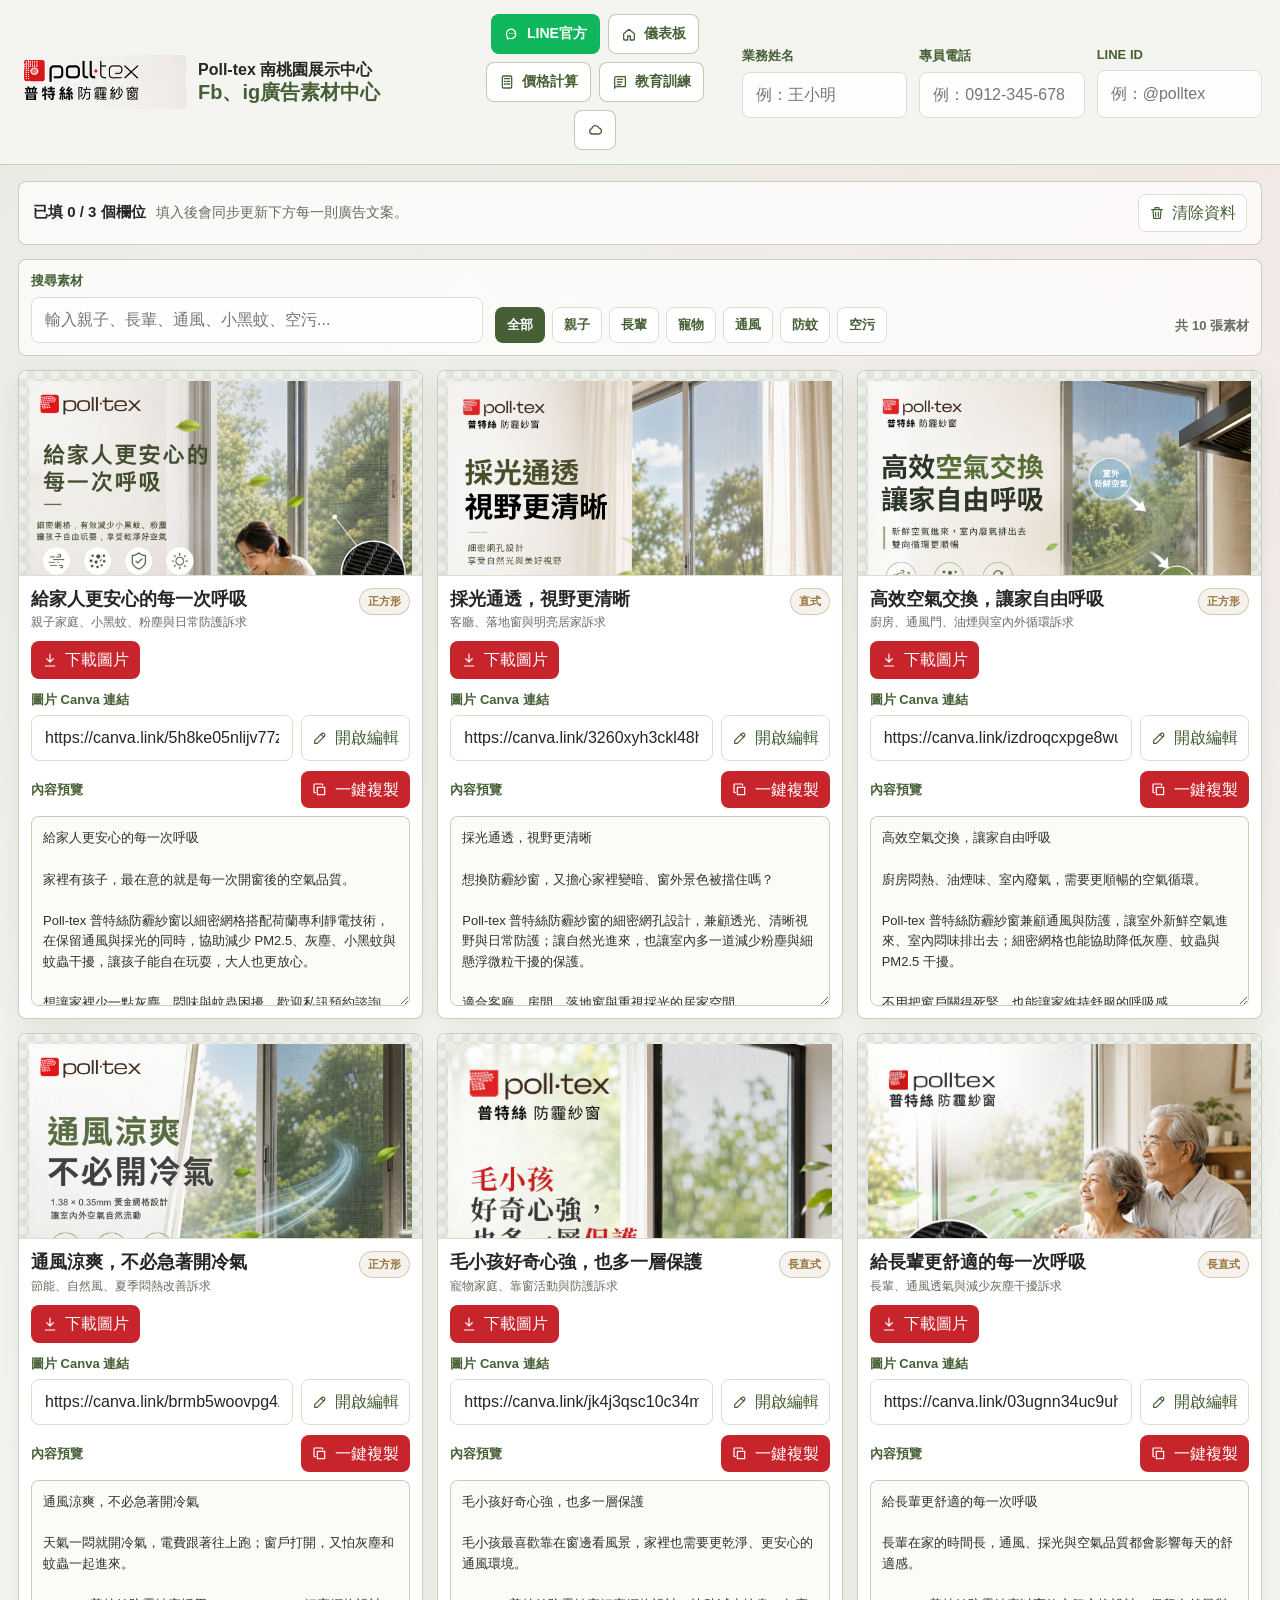
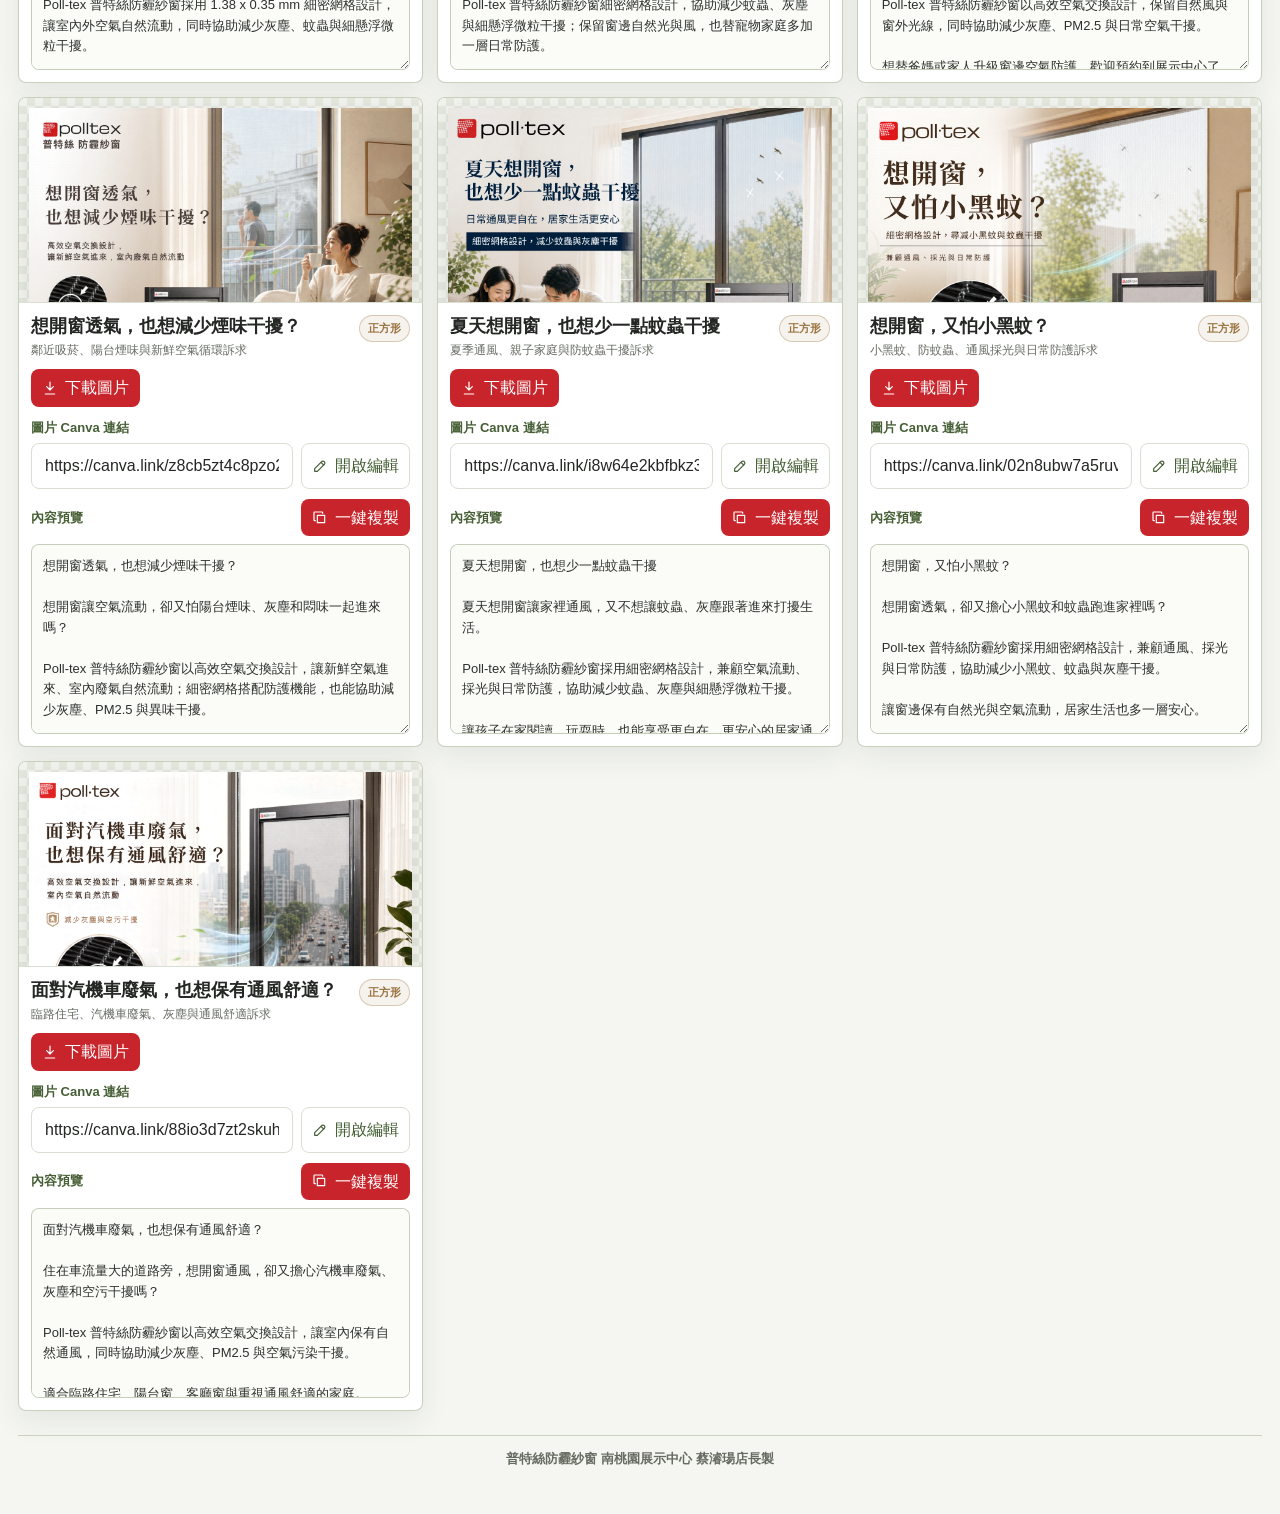
==== commit e6d7d7bd: "Add customer feedback gallery" ====
--- a/ads.html
+++ b/ads.html
@@ -4,7 +4,7 @@
     <meta charset="utf-8" />
     <meta name="viewport" content="width=device-width, initial-scale=1" />
     <title>Poll-tex Fb、ig 廣告素材中心</title>
-    <link rel="stylesheet" href="styles.css?v=21" />
+    <link rel="stylesheet" href="styles.css?v=26" />
   </head>
   <body>
     <header class="topbar">
@@ -133,6 +133,6 @@
       <p class="image-lightbox__caption" id="lightboxCaption"></p>
     </div>
 
-    <script src="script.js?v=21"></script>
+    <script src="script.js?v=26"></script>
   </body>
 </html>
--- a/styles.css
+++ b/styles.css
@@ -755,6 +755,34 @@
   background: var(--green-soft);
 }
 
+.feedback-gallery-panel {
+  display: grid;
+  gap: 10px;
+  margin-top: 14px;
+  padding: 14px;
+  border: 1px solid rgba(70, 95, 53, 0.18);
+  border-radius: var(--radius);
+  background: rgba(70, 95, 53, 0.06);
+}
+
+.feedback-gallery-panel__head h4 {
+  margin: 0 0 5px;
+  color: var(--green);
+  font-size: 16px;
+  line-height: 1.25;
+}
+
+.feedback-gallery-panel__head p {
+  margin: 0;
+  color: var(--muted);
+  font-size: 14px;
+  line-height: 1.55;
+}
+
+.training-gallery--feedback {
+  margin-top: 0;
+}
+
 .training-lightbox {
   position: fixed;
   inset: 0;
@@ -820,6 +848,98 @@
   font-size: 15px;
   font-weight: 900;
   text-align: center;
+}
+
+.video-group {
+  display: grid;
+  gap: 10px;
+  margin-top: 14px;
+  padding: 14px;
+  border: 1px solid var(--line);
+  border-radius: var(--radius);
+  background: #fbfcf8;
+}
+
+.video-group__head h4 {
+  margin: 0 0 5px;
+  color: var(--green);
+  font-size: 16px;
+  line-height: 1.25;
+}
+
+.video-group__head p {
+  margin: 0;
+  color: var(--muted);
+  font-size: 14px;
+  line-height: 1.55;
+}
+
+.video-grid {
+  display: grid;
+  grid-template-columns: repeat(3, minmax(0, 1fr));
+  gap: 10px;
+}
+
+.video-grid--compact {
+  grid-template-columns: repeat(4, minmax(0, 1fr));
+}
+
+.video-card {
+  display: grid;
+  gap: 8px;
+  padding: 8px;
+  border: 1px solid var(--line);
+  border-radius: var(--radius);
+  background: #fff;
+  color: var(--green);
+  font-size: 14px;
+  font-weight: 900;
+  line-height: 1.25;
+  text-align: center;
+  transition: transform 160ms ease, border-color 160ms ease, background 160ms ease;
+}
+
+.video-card:hover {
+  border-color: var(--line-strong);
+  background: var(--green-soft);
+}
+
+.video-card:active {
+  transform: translateY(1px) scale(0.99);
+}
+
+.video-card iframe {
+  display: block;
+  width: 100%;
+  height: auto;
+  aspect-ratio: 16 / 9;
+  border: 0;
+  border-radius: 6px;
+  background: #f1f2ed;
+}
+
+.video-card--short iframe {
+  aspect-ratio: 9 / 16;
+}
+
+.video-card a {
+  display: inline-flex;
+  align-items: center;
+  justify-content: center;
+  min-height: 32px;
+  padding: 6px 9px;
+  border: 1px solid var(--line);
+  border-radius: var(--radius);
+  color: var(--green);
+  font-size: 12px;
+  font-weight: 900;
+  line-height: 1.2;
+  text-decoration: none;
+}
+
+.video-card a:hover {
+  border-color: var(--line-strong);
+  background: var(--green-soft);
 }
 
 .status-strip {
@@ -1388,7 +1508,8 @@
   .script-list,
   .case-grid,
   .price-note-grid,
-  .training-gallery {
+  .training-gallery,
+  .video-grid {
     grid-template-columns: 1fr;
   }
 }
@@ -1730,7 +1851,9 @@
   .script-list > div,
   .case-card,
   .price-note-panel,
-  .price-note-card {
+  .price-note-card,
+  .video-group,
+  .feedback-gallery-panel {
     padding: 12px;
   }
 
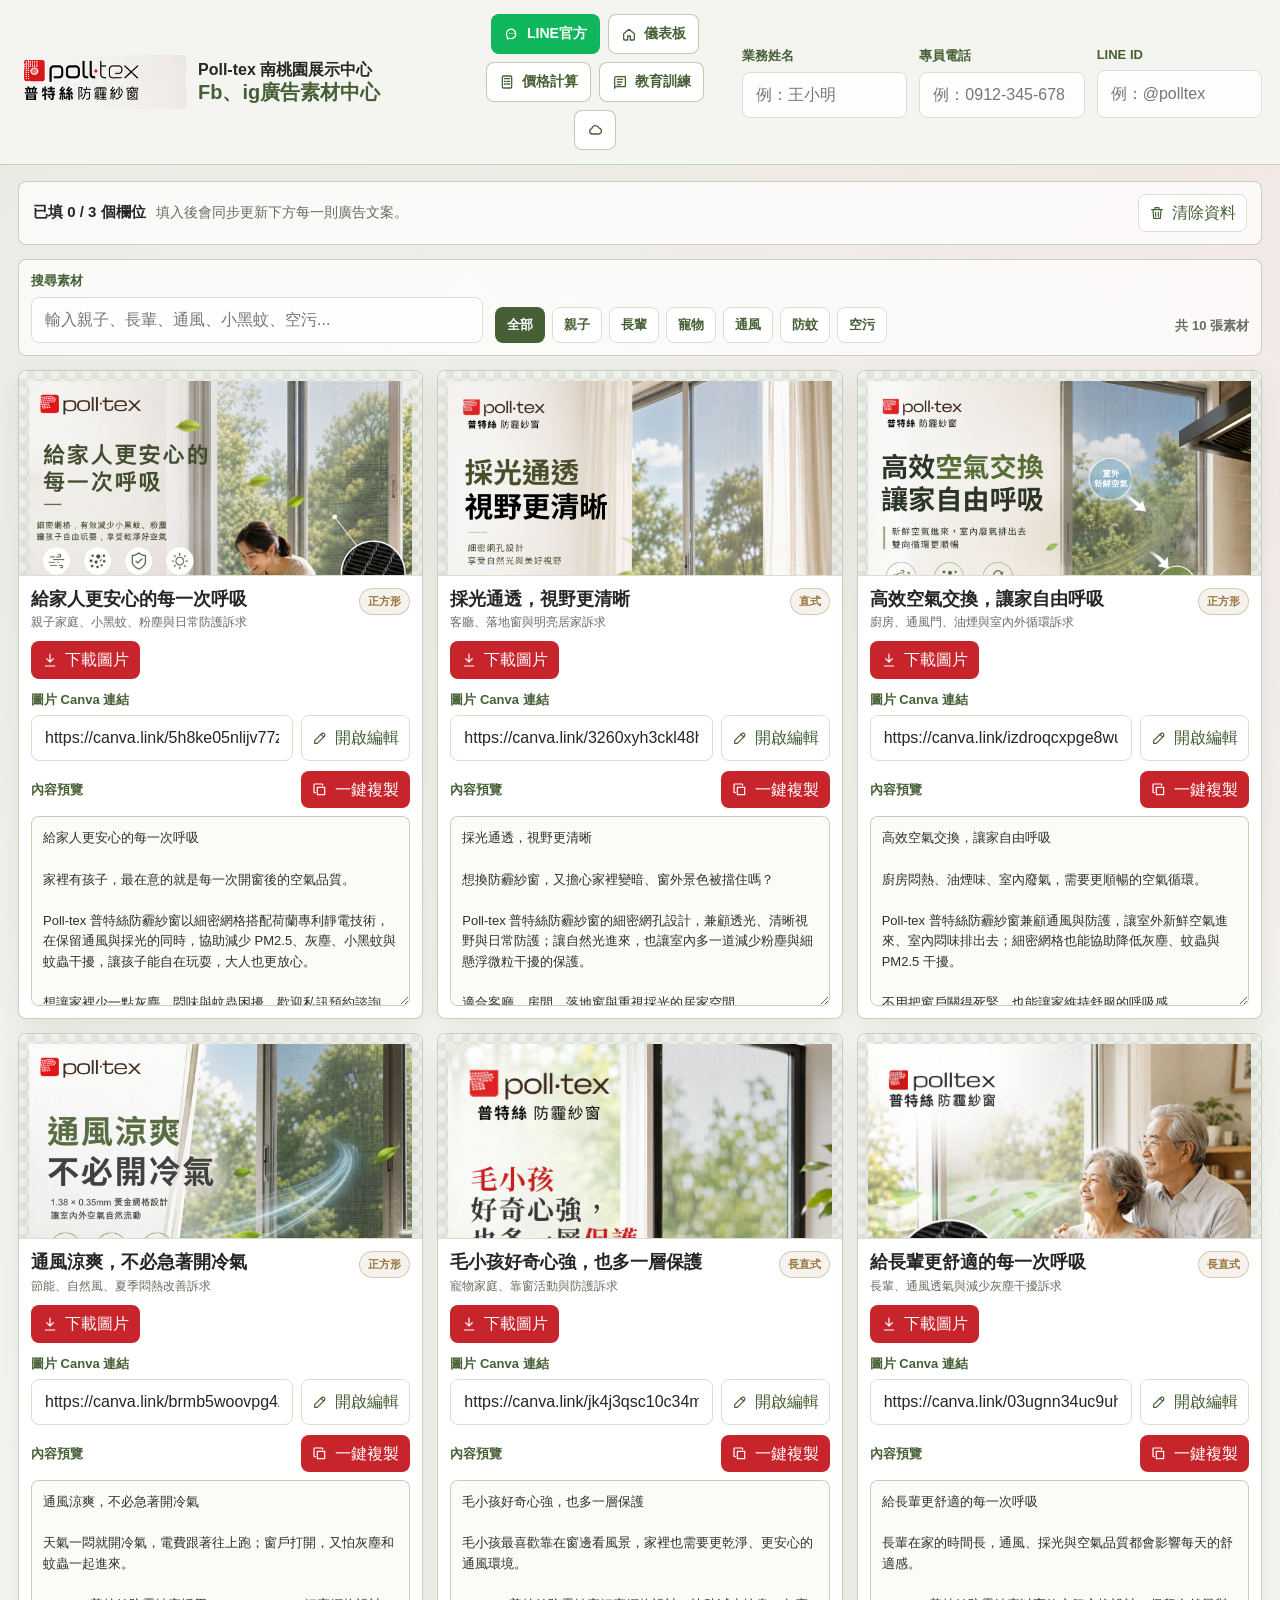
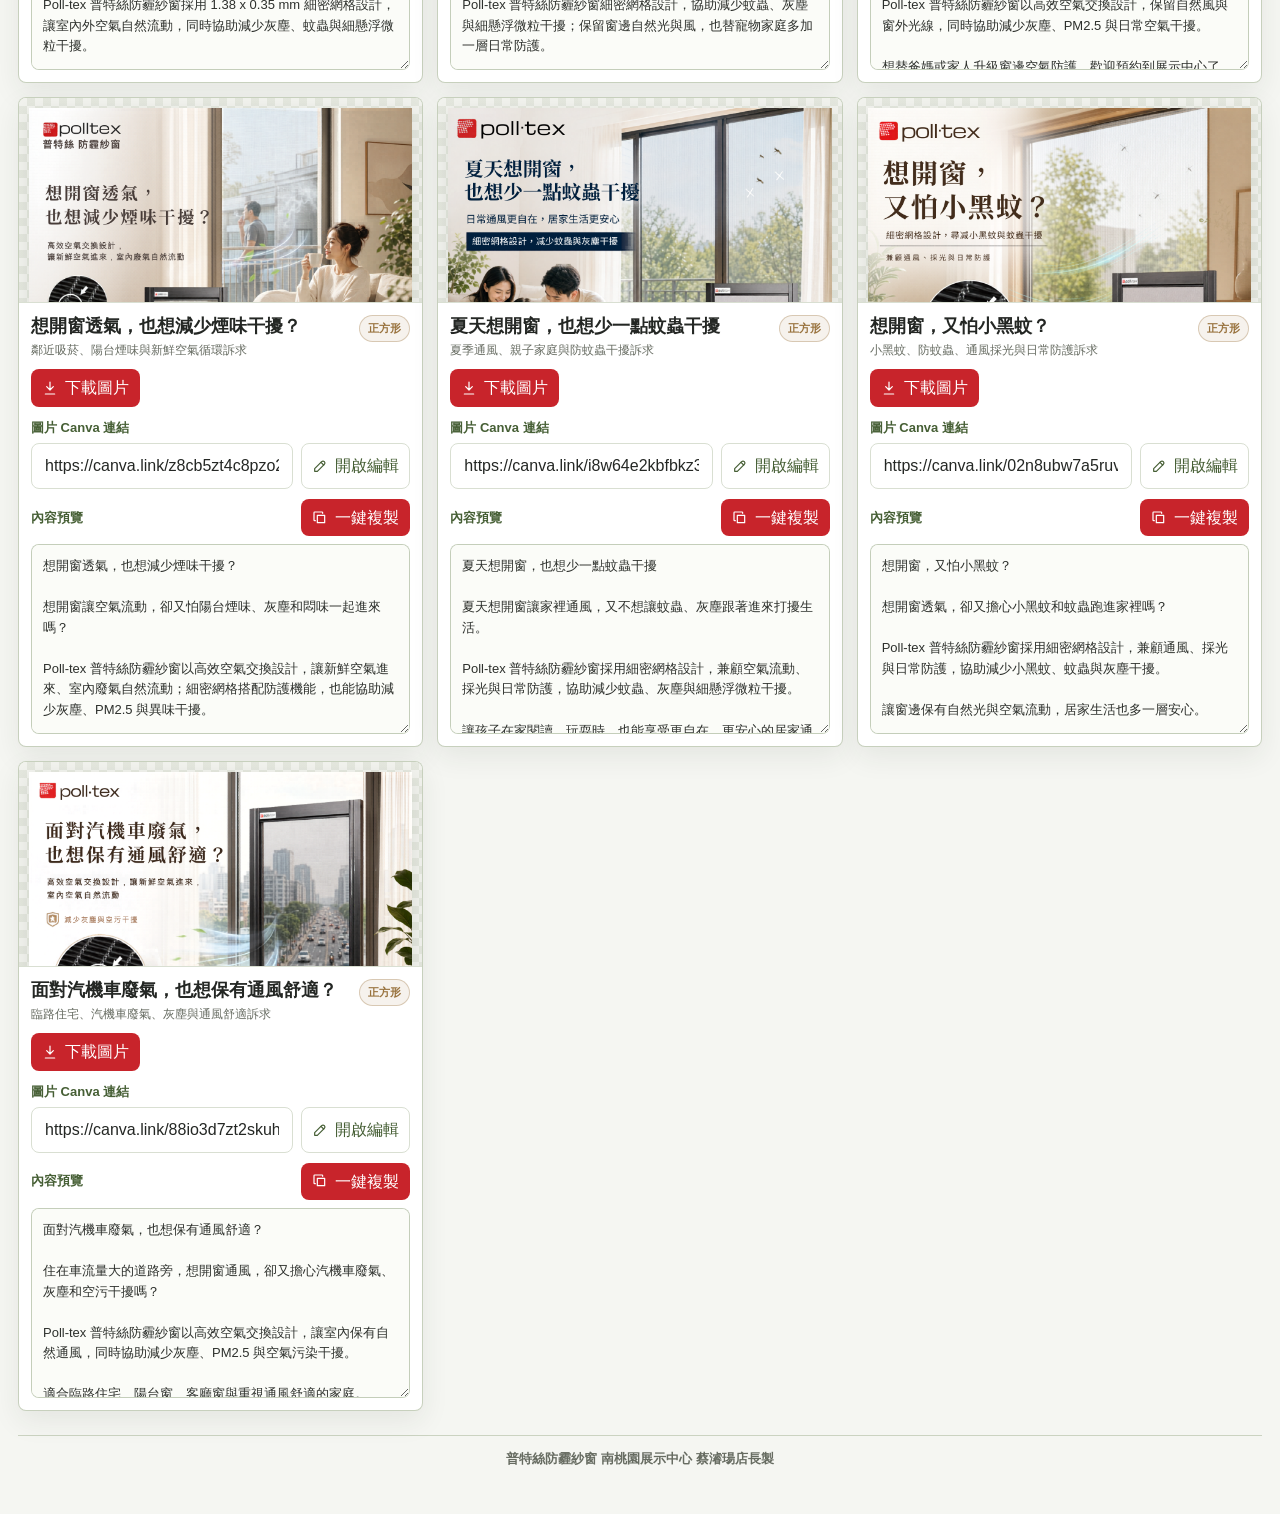
==== commit baf4f838: "Add research articles section" ====
--- a/ads.html
+++ b/ads.html
@@ -4,7 +4,7 @@
     <meta charset="utf-8" />
     <meta name="viewport" content="width=device-width, initial-scale=1" />
     <title>Poll-tex Fb、ig 廣告素材中心</title>
-    <link rel="stylesheet" href="styles.css?v=26" />
+    <link rel="stylesheet" href="styles.css?v=27" />
   </head>
   <body>
     <header class="topbar">
@@ -133,6 +133,6 @@
       <p class="image-lightbox__caption" id="lightboxCaption"></p>
     </div>
 
-    <script src="script.js?v=26"></script>
+    <script src="script.js?v=27"></script>
   </body>
 </html>
--- a/styles.css
+++ b/styles.css
@@ -25,11 +25,13 @@
 
 html {
   scroll-behavior: smooth;
+  overflow-x: clip;
 }
 
 body {
   margin: 0;
   min-width: 320px;
+  overflow-x: clip;
   background:
     linear-gradient(135deg, rgba(70, 95, 53, 0.08), transparent 34%),
     linear-gradient(225deg, rgba(200, 36, 43, 0.08), transparent 30%),
@@ -285,7 +287,7 @@
 
 .dashboard-stats {
   display: grid;
-  grid-template-columns: repeat(3, minmax(0, 1fr));
+  grid-template-columns: repeat(2, minmax(0, 1fr));
   gap: 10px;
 }
 
@@ -781,6 +783,151 @@
 
 .training-gallery--feedback {
   margin-top: 0;
+}
+
+.research-entry-panel,
+.article-note {
+  display: grid;
+  gap: 12px;
+  margin-top: 14px;
+  padding: 14px;
+  border: 1px solid rgba(70, 95, 53, 0.18);
+  border-radius: var(--radius);
+  background: rgba(70, 95, 53, 0.06);
+}
+
+.research-entry-panel {
+  grid-template-columns: minmax(0, 1fr) auto;
+  align-items: center;
+}
+
+.research-entry-panel h4 {
+  margin: 0 0 5px;
+  color: var(--green);
+  font-size: 16px;
+  line-height: 1.25;
+}
+
+.research-entry-panel p,
+.article-note p {
+  margin: 0;
+  color: var(--muted);
+  font-size: 14px;
+  line-height: 1.62;
+}
+
+.soft-link-button {
+  display: inline-flex;
+  align-items: center;
+  justify-content: center;
+  min-height: 40px;
+  padding: 9px 12px;
+  border: 1px solid rgba(70, 95, 53, 0.24);
+  border-radius: var(--radius);
+  background: var(--green);
+  color: #fff;
+  font-size: 14px;
+  font-weight: 950;
+  line-height: 1.2;
+  text-align: center;
+  text-decoration: none;
+}
+
+.soft-link-button:hover {
+  background: #354b27;
+}
+
+.article-hero {
+  margin-bottom: 14px;
+}
+
+.article-layout {
+  display: grid;
+  grid-template-columns: minmax(0, 1.08fr) minmax(0, 0.92fr);
+  gap: 14px;
+}
+
+.article-card {
+  display: grid;
+  gap: 14px;
+  padding: 16px;
+  border: 1px solid rgba(185, 197, 173, 0.82);
+  border-radius: var(--radius);
+  background: var(--panel);
+  box-shadow: var(--shadow);
+}
+
+.article-card--featured {
+  border-color: rgba(70, 95, 53, 0.28);
+}
+
+.article-card__top {
+  display: grid;
+  gap: 8px;
+}
+
+.article-card__top span {
+  justify-self: start;
+  padding: 5px 8px;
+  border-radius: var(--radius);
+  background: var(--green-soft);
+  color: var(--green);
+  font-size: 12px;
+  font-weight: 950;
+  line-height: 1.2;
+}
+
+.article-card__top strong {
+  color: var(--ink);
+  font-size: clamp(20px, 1.8vw, 26px);
+  line-height: 1.18;
+}
+
+.article-card > p {
+  margin: 0;
+  color: var(--muted);
+  font-size: 15px;
+  line-height: 1.7;
+}
+
+.article-use {
+  padding: 13px;
+  border: 1px solid var(--line);
+  border-radius: var(--radius);
+  background: #fbfcf8;
+}
+
+.article-use h3 {
+  margin: 0 0 8px;
+  color: var(--green);
+  font-size: 15px;
+  line-height: 1.2;
+}
+
+.article-use ul {
+  display: grid;
+  gap: 7px;
+  margin: 0;
+  padding-left: 20px;
+  color: var(--ink);
+  font-size: 14px;
+  line-height: 1.58;
+}
+
+.article-actions {
+  display: flex;
+  flex-wrap: wrap;
+  gap: 8px;
+}
+
+.article-note {
+  margin-top: 14px;
+}
+
+.article-note strong {
+  color: var(--gold);
+  font-size: 15px;
+  line-height: 1.2;
 }
 
 .training-lightbox {
@@ -1507,6 +1654,7 @@
   .training-content-grid,
   .script-list,
   .case-grid,
+  .article-layout,
   .price-note-grid,
   .training-gallery,
   .video-grid {
@@ -1544,6 +1692,10 @@
     display: none;
   }
 
+  .topbar--simple .topbar__inner {
+    grid-template-columns: 1fr;
+  }
+
   .quick-link {
     flex: 0 0 auto;
     min-height: 40px;
@@ -1741,7 +1893,7 @@
   }
 
   .dashboard-stats {
-    grid-template-columns: repeat(3, minmax(0, 1fr));
+    grid-template-columns: repeat(2, minmax(0, 1fr));
     gap: 6px;
   }
 
@@ -1836,6 +1988,16 @@
 
   .training-section__head h3 {
     font-size: 20px;
+  }
+
+  .training-hero h2,
+  .article-card__top strong,
+  .article-card > p,
+  .article-use li,
+  .article-note p,
+  .research-entry-panel p {
+    word-break: break-word;
+    overflow-wrap: anywhere;
   }
 
   .training-section__head p,
@@ -1853,8 +2015,20 @@
   .price-note-panel,
   .price-note-card,
   .video-group,
-  .feedback-gallery-panel {
+  .feedback-gallery-panel,
+  .research-entry-panel,
+  .article-card,
+  .article-note {
     padding: 12px;
+  }
+
+  .research-entry-panel {
+    grid-template-columns: 1fr;
+  }
+
+  .soft-link-button {
+    width: 100%;
+    min-height: 42px;
   }
 
   .training-lightbox {
